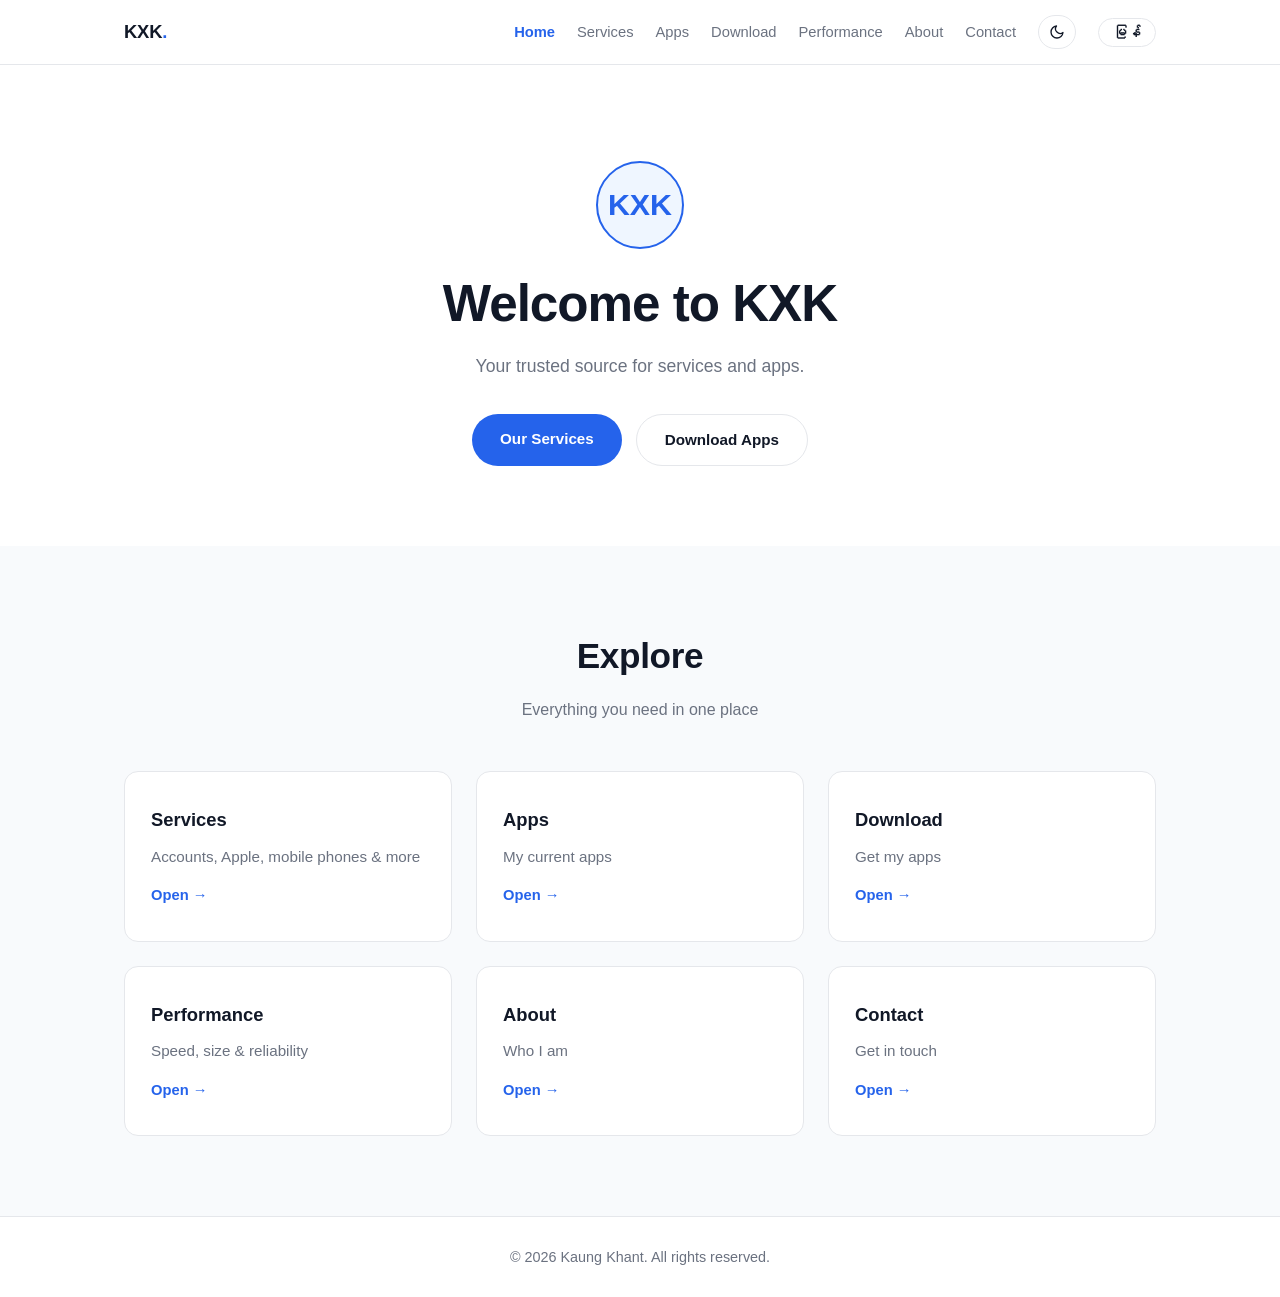
==== home.html @ d9e4acef "Initial commit: KXK personal website (services, apps, download, performance)" ====
<!DOCTYPE html>
<html lang="en">
<head>
<script>try{document.documentElement.setAttribute("data-theme",localStorage.getItem("site-theme")||(matchMedia("(prefers-color-scheme: dark)").matches?"dark":"light"))}catch(e){}</script>
  <meta charset="UTF-8" />
  <meta name="viewport" content="width=device-width, initial-scale=1.0" />
  <meta name="description" content="KXK — welcome, services, apps and contact" />
  <title>KXK</title>
  <link rel="stylesheet" href="style.css" />
</head>
<body>

  <!-- Header ကို components/header.html ကနေ script.js က ထည့်ပေးပါတယ် -->
  <header id="siteHeader"></header>

  <main>
    <!-- ================= HERO (Home) ================= -->
    <section id="home" class="hero">
      <div class="container hero-inner">
        <div class="avatar" aria-hidden="true">KXK</div>
        <!-- ✏️ EDIT: hero စာသား -->
        <h1 class="hero-title" data-i18n data-en="Welcome to  KXK" data-mm="KXK မှ ကြိုဆိုပါတယ်">Welcome to KXK</h1>
        <!-- ✏️ EDIT: short tagline -->
        <p class="hero-sub" data-i18n data-en="Your trusted source for services and apps." data-mm="ဝန်ဆောင်မှုတွေနဲ့ app တွေအတွက် သင်ယုံကြည်စိတ်ချနိုင်တဲ့ နေရာ။">Your trusted source for services and apps.</p>
        <div class="hero-actions">
          <a href="services.html" class="btn btn-primary" data-i18n data-en="Our Services" data-mm="ဝန်ဆောင်မှုများ">Our Services</a>
          <a href="download.html" class="btn btn-outline" data-i18n data-en="Download Apps" data-mm="App ဒေါင်းလုဒ်">Download Apps</a>
        </div>
      </div>
    </section>

    <!-- ================= QUICK LINKS ================= -->
    <section class="section section-alt">
      <div class="container">
        <h2 class="section-title" data-i18n data-en="Explore" data-mm="စူးစမ်းကြည့်ပါ">Explore</h2>
        <p class="section-sub" data-i18n data-en="Everything you need in one place" data-mm="လိုအပ်သမျှ အားလုံး တစ်နေရာတည်းမှာ">Everything you need in one place</p>

        <div class="cards">
          <a class="card reveal" href="services.html">
            <h3 data-i18n data-en="Services" data-mm="ဝန်ဆောင်မှုများ">Services</h3>
            <p data-i18n data-en="Accounts, Apple, mobile phones & more" data-mm="အကောင့်၊ Apple၊ မိုဘိုင်းဖုန်းနှင့် အခြား">Accounts, Apple, mobile phones & more</p>
            <span class="quick-link" data-i18n data-en="Open →" data-mm="ဖွင့်ရန် →">Open →</span>
          </a>

          <a class="card reveal" href="apps.html">
            <h3 data-i18n data-en="Apps" data-mm="အက်ပ်များ">Apps</h3>
            <p data-i18n data-en="My current apps" data-mm="လက်ရှိ ကျွန်တော်/ကျွန်မ ရဲ့ app များ">My current apps</p>
            <span class="quick-link" data-i18n data-en="Open →" data-mm="ဖွင့်ရန် →">Open →</span>
          </a>

          <a class="card reveal" href="download.html">
            <h3 data-i18n data-en="Download" data-mm="ဒေါင်းလုဒ်">Download</h3>
            <p data-i18n data-en="Get my apps" data-mm="App များကို ရယူပါ">Get my apps</p>
            <span class="quick-link" data-i18n data-en="Open →" data-mm="ဖွင့်ရန် →">Open →</span>
          </a>

          <a class="card reveal" href="performance.html">
            <h3 data-i18n data-en="Performance" data-mm="စွမ်းဆောင်ရည်">Performance</h3>
            <p data-i18n data-en="Speed, size & reliability" data-mm="မြန်ဆန်မှု၊ အရွယ်အစားနဲ့ ယုံကြည်စိတ်ချရမှု">Speed, size & reliability</p>
            <span class="quick-link" data-i18n data-en="Open →" data-mm="ဖွင့်ရန် →">Open →</span>
          </a>

          <a class="card reveal" href="about.html">
            <h3 data-i18n data-en="About" data-mm="အကြောင်း">About</h3>
            <p data-i18n data-en="Who I am" data-mm="ကျွန်တော်/ကျွန်မ အကြောင်း">Who I am</p>
            <span class="quick-link" data-i18n data-en="Open →" data-mm="ဖွင့်ရန် →">Open →</span>
          </a>

          <a class="card reveal" href="contact.html">
            <h3 data-i18n data-en="Contact" data-mm="ဆက်သွယ်ရန်">Contact</h3>
            <p data-i18n data-en="Get in touch" data-mm="ဆက်သွယ်ပါ">Get in touch</p>
            <span class="quick-link" data-i18n data-en="Open →" data-mm="ဖွင့်ရန် →">Open →</span>
          </a>
        </div>
      </div>
    </section>
  </main>

  <!-- Footer ကို components/footer.html ကနေ script.js က ထည့်ပေးပါတယ် -->
  <footer id="siteFooter"></footer>

  <script src="script.js"></script>
</body>
</html>
---- style.css ----
/* =========================================================
   Personal website — Minimal clean style
   Edit the accent color below to change the whole look.
   ========================================================= */

:root {
  --bg: #ffffff;
  --bg-alt: #f8fafc;
  --text: #111827;
  --muted: #6b7280;
  --accent: #2563eb;        /* ✏️ EDIT: main accent color */
  --accent-soft: #eff6ff;
  --border: #e5e7eb;
  --radius: 14px;
  --shadow: 0 10px 30px rgba(17, 24, 39, 0.06);
  --maxw: 1080px;
}

* { margin: 0; padding: 0; box-sizing: border-box; }

html { scroll-behavior: smooth; }

body {
  font-family: -apple-system, BlinkMacSystemFont, "Segoe UI", Roboto,
    "Noto Sans Myanmar", "Helvetica Neue", Arial, sans-serif;
  background: var(--bg);
  color: var(--text);
  line-height: 1.7;
  -webkit-font-smoothing: antialiased;
}

.container { max-width: var(--maxw); margin: 0 auto; padding: 0 24px; }

a { color: inherit; text-decoration: none; }

/* ---------- Header ---------- */
.header {
  position: sticky;
  top: 0;
  z-index: 50;
  background: rgba(255, 255, 255, 0.85);
  backdrop-filter: blur(10px);
  border-bottom: 1px solid var(--border);
}

.nav {
  display: flex;
  align-items: center;
  justify-content: space-between;
  height: 64px;
}

.logo {
  font-size: 1.15rem;
  font-weight: 700;
  letter-spacing: -0.01em;
}

.logo::after {
  content: ".";
  color: var(--accent);
}

.nav-links {
  display: flex;
  align-items: center;
  gap: 28px;
  list-style: none;
}

.nav-links a {
  font-size: 0.95rem;
  color: var(--muted);
  transition: color 0.2s;
}

.nav-links a:hover { color: var(--text); }

.lang-btn {
  padding: 6px 14px;
  border: 1px solid var(--border);
  border-radius: 999px;
  background: var(--bg);
  color: var(--text);
  font-size: 0.85rem;
  font-weight: 600;
  cursor: pointer;
  transition: all 0.2s;
}

.lang-btn:hover {
  border-color: var(--accent);
  color: var(--accent);
}

/* Mobile menu button */
.menu-btn {
  display: none;
  flex-direction: column;
  gap: 5px;
  background: none;
  border: none;
  cursor: pointer;
  padding: 6px;
}

.menu-btn span {
  width: 22px;
  height: 2px;
  background: var(--text);
  border-radius: 2px;
  transition: transform 0.25s, opacity 0.25s;
}

/* ---------- Hero ---------- */
.hero {
  padding: 96px 0 80px;
  text-align: center;
}

.avatar {
  width: 88px;
  height: 88px;
  margin: 0 auto 24px;
  border-radius: 50%;
  background: var(--accent-soft);
  color: var(--accent);
  font-size: 1.9rem;
  font-weight: 700;
  display: flex;
  align-items: center;
  justify-content: center;
  border: 2px solid var(--accent);
}

.hero-title {
  font-size: clamp(2rem, 5vw, 3.2rem);
  font-weight: 800;
  letter-spacing: -0.02em;
  line-height: 1.2;
}

.hero-title .accent { color: var(--accent); }

.hero-sub {
  margin: 18px auto 32px;
  max-width: 560px;
  color: var(--muted);
  font-size: 1.1rem;
}

.hero-actions {
  display: flex;
  gap: 14px;
  justify-content: center;
  flex-wrap: wrap;
}

.btn {
  display: inline-block;
  padding: 12px 28px;
  border-radius: 999px;
  font-weight: 600;
  font-size: 0.95rem;
  transition: all 0.2s;
}

.btn-primary {
  background: var(--accent);
  color: #fff;
}

.btn-primary:hover { opacity: 0.88; transform: translateY(-1px); }

.btn-outline {
  border: 1.5px solid var(--border);
  color: var(--text);
}

.btn-outline:hover { border-color: var(--accent); color: var(--accent); }

/* ---------- Sections ---------- */
.section { padding: 80px 0; }

.section-alt { background: var(--bg-alt); }

.section-title {
  font-size: clamp(1.6rem, 3.5vw, 2.2rem);
  font-weight: 800;
  text-align: center;
  letter-spacing: -0.01em;
}

.section-sub {
  text-align: center;
  color: var(--muted);
  margin: 10px 0 48px;
}

/* ---------- Service cards ---------- */
.cards {
  display: grid;
  grid-template-columns: repeat(auto-fit, minmax(260px, 1fr));
  gap: 24px;
}

.card {
  background: var(--bg);
  border: 1px solid var(--border);
  border-radius: var(--radius);
  padding: 32px 26px;
  transition: transform 0.2s, box-shadow 0.2s, border-color 0.2s;
}

.card:hover {
  transform: translateY(-4px);
  box-shadow: var(--shadow);
  border-color: var(--accent);
}

.card-icon {
  width: 52px;
  height: 52px;
  border-radius: 12px;
  background: var(--accent-soft);
  color: var(--accent);
  display: flex;
  align-items: center;
  justify-content: center;
  margin-bottom: 18px;
}

.card-icon svg { width: 26px; height: 26px; }

.card h3 { font-size: 1.15rem; margin-bottom: 8px; }

.card p { color: var(--muted); font-size: 0.95rem; }

/* ---------- About ---------- */
.about-text {
  max-width: 640px;
  margin: 0 auto;
  text-align: center;
  color: var(--muted);
  font-size: 1.05rem;
}

/* ---------- Contact ---------- */
.contact-grid {
  display: grid;
  grid-template-columns: repeat(auto-fit, minmax(240px, 1fr));
  gap: 20px;
  max-width: 860px;
  margin: 0 auto;
}

.contact-item {
  display: flex;
  align-items: center;
  gap: 16px;
  padding: 20px 22px;
  border: 1px solid var(--border);
  border-radius: var(--radius);
  transition: border-color 0.2s, box-shadow 0.2s;
}

.contact-item:hover {
  border-color: var(--accent);
  box-shadow: var(--shadow);
}

.contact-icon {
  width: 44px;
  height: 44px;
  flex-shrink: 0;
  border-radius: 10px;
  background: var(--accent-soft);
  color: var(--accent);
  display: flex;
  align-items: center;
  justify-content: center;
}

.contact-icon svg { width: 22px; height: 22px; }

.contact-item strong { display: block; font-size: 0.95rem; }

.contact-item small { color: var(--muted); }

/* ---------- Footer ---------- */
.footer {
  border-top: 1px solid var(--border);
  padding: 28px 0;
  text-align: center;
  color: var(--muted);
  font-size: 0.9rem;
}

/* ---------- Scroll reveal ---------- */
.reveal {
  opacity: 0;
  transform: translateY(18px);
  transition: opacity 0.6s ease, transform 0.6s ease;
}

.reveal.visible { opacity: 1; transform: translateY(0); }

/* ---------- Responsive ---------- */
@media (max-width: 720px) {
  .hero { padding: 64px 0 56px; }
  .section { padding: 56px 0; }

  .menu-btn { display: flex; }

  .nav-links {
    position: fixed;
    top: 64px;
    left: 0;
    right: 0;
    flex-direction: column;
    gap: 0;
    background: var(--bg);
    border-bottom: 1px solid var(--border);
    padding: 8px 24px 20px;
    transform: translateY(-120%);
    transition: transform 0.3s ease;
    box-shadow: 0 20px 30px rgba(17, 24, 39, 0.08);
  }

  .nav-links.open { transform: translateY(0); }

  .nav-links li { width: 100%; }

  .nav-links a { display: block; padding: 12px 0; font-size: 1.05rem; }

  .nav-links .lang-btn { margin-top: 8px; width: 100%; }
}

/* =========================================================
   Additions: page-hero, apps, download, performance
   ========================================================= */

/* ---------- Inner page hero ---------- */
.page-hero {
  padding: 80px 0 40px;
  text-align: center;
  border-bottom: 1px solid var(--border);
}

.page-hero h1 {
  font-size: clamp(1.8rem, 4vw, 2.6rem);
  font-weight: 800;
  letter-spacing: -0.02em;
}

.page-hero p {
  margin: 12px auto 0;
  max-width: 560px;
  color: var(--muted);
}

/* ---------- Active nav link ---------- */
.nav-links a.active {
  color: var(--accent);
  font-weight: 600;
}

/* ---------- App download buttons inside cards ---------- */
.app-links {
  display: flex;
  gap: 12px;
  flex-wrap: wrap;
  margin-top: 20px;
}

.card .btn {
  padding: 10px 22px;
  font-size: 0.9rem;
}

/* ---------- Performance stats ---------- */
.stats {
  display: grid;
  grid-template-columns: repeat(auto-fit, minmax(200px, 1fr));
  gap: 24px;
  max-width: 860px;
  margin: 0 auto;
}

.stat {
  background: var(--bg);
  border: 1px solid var(--border);
  border-radius: var(--radius);
  padding: 40px 24px;
  text-align: center;
  transition: border-color 0.2s, box-shadow 0.2s;
}

.stat:hover {
  border-color: var(--accent);
  box-shadow: var(--shadow);
}

.stat-value {
  font-size: 2.4rem;
  font-weight: 800;
  color: var(--accent);
  letter-spacing: -0.02em;
}

.stat-label {
  margin-top: 8px;
  color: var(--muted);
}

/* ---------- Support note (download / performance pages) ---------- */
.support-note {
  margin-top: 48px;
  text-align: center;
  color: var(--muted);
}

.support-note a {
  color: var(--accent);
  font-weight: 600;
}

.support-note a:hover { text-decoration: underline; }

/* ---------- Preview notice (shown if opened without a local server) ---------- */
.preview-note {
  padding: 12px 24px;
  text-align: center;
  color: var(--muted);
  font-size: 0.9rem;
  background: #fffbeb;
  border-bottom: 1px solid var(--border);
}

@media (max-width: 720px) {
  .page-hero { padding: 56px 0 32px; }
  .stat { padding: 28px 20px; }
}

/* =========================================================
   Additions: dark mode, service lists, quick links, theme btn
   ========================================================= */

/* ---------- Dark mode ---------- */
html[data-theme="dark"] {
  --bg: #0f172a;
  --bg-alt: #1e293b;
  --text: #e2e8f0;
  --muted: #94a3b8;
  --accent: #3b82f6;
  --accent-soft: rgba(59, 130, 246, 0.15);
  --border: #334155;
  --shadow: 0 10px 30px rgba(0, 0, 0, 0.4);
}

html[data-theme="dark"] .header {
  background: rgba(15, 23, 42, 0.85);
}

html[data-theme="dark"] .preview-note {
  background: #1e293b;
}

html[data-theme="dark"] .card,
html[data-theme="dark"] .stat,
html[data-theme="dark"] .contact-item {
  background: var(--bg);
}

/* Smooth theme switch */
body { transition: background-color 0.25s ease, color 0.25s ease; }

/* ---------- Theme toggle button ---------- */
.theme-btn {
  padding: 8px 10px;
  display: inline-flex;
  align-items: center;
  justify-content: center;
}

.theme-btn svg { width: 16px; height: 16px; }

/* ---------- Nav: fit more links ---------- */
.nav-links { gap: 22px; }
.nav-links a { font-size: 0.92rem; }

/* ---------- Service list (services page) ---------- */
.service-list { margin-top: 4px; }

.service-sub {
  display: flex;
  align-items: center;
  gap: 8px;
  font-size: 0.9rem;
  font-weight: 700;
  margin: 16px 0 2px;
}

.service-sub::before {
  content: "";
  width: 6px;
  height: 6px;
  border-radius: 50%;
  background: var(--accent);
  flex-shrink: 0;
}

.service-list ul { list-style: none; }

.service-list li {
  position: relative;
  padding: 6px 0 6px 16px;
  color: var(--muted);
  font-size: 0.95rem;
}

.service-list li::before {
  content: "›";
  position: absolute;
  left: 0;
  color: var(--accent);
  font-weight: 700;
}

/* ---------- Quick links (home page) ---------- */
.quick-link {
  display: inline-block;
  margin-top: 14px;
  color: var(--accent);
  font-weight: 600;
  font-size: 0.92rem;
}

a.card:hover .quick-link { text-decoration: underline; }

/* =========================================================
   Additions: download page (app intro + platform cards)
   ========================================================= */

.app-intro {
  max-width: 640px;
  margin: 0 auto 44px;
  text-align: center;
}

.app-intro .card-icon { margin: 0 auto 16px; }

.app-intro h2 { font-size: 1.7rem; font-weight: 800; letter-spacing: -0.01em; }

.app-intro p { margin-top: 8px; color: var(--muted); }

.platform-grid {
  display: grid;
  grid-template-columns: repeat(auto-fit, minmax(300px, 1fr));
  gap: 24px;
  max-width: 940px;
  margin: 0 auto;
}

.platform-card {
  background: var(--bg);
  border: 1px solid var(--border);
  border-radius: var(--radius);
  padding: 24px;
  display: flex;
  flex-direction: column;
  transition: border-color 0.2s, box-shadow 0.2s;
}

.platform-card:hover {
  border-color: var(--accent);
  box-shadow: var(--shadow);
}

.platform-head { margin-bottom: 4px; }

.platform-badge {
  display: inline-block;
  padding: 4px 14px;
  border-radius: 999px;
  font-size: 0.8rem;
  font-weight: 700;
  background: var(--accent-soft);
  color: var(--accent);
}

.shots {
  display: grid;
  grid-template-columns: repeat(auto-fit, minmax(120px, 1fr));
  gap: 10px;
  margin: 14px 0 18px;
}

.shots img {
  width: 100%;
  border-radius: 10px;
  border: 1px solid var(--border);
  display: block;
  object-fit: cover;
}

.platform-card .btn {
  width: 100%;
  text-align: center;
  margin-top: auto;
}

/* =========================================================
   Additions: download page — app credit, feature lists
   ========================================================= */

.app-credit {
  margin-top: 10px;
  font-size: 0.88rem;
  color: var(--muted);
  font-style: italic;
}

.platform-lead {
  margin: 12px 0 0;
  color: var(--muted);
  font-size: 0.95rem;
}

.feature-list {
  list-style: none;
  margin: 4px 0 12px;
}

.feature-list li {
  position: relative;
  padding: 8px 0 8px 4px;
  color: var(--muted);
  font-size: 0.93rem;
  border-bottom: 1px dashed var(--border);
}

.feature-list li:last-child { border-bottom: none; }

.platform-note {
  margin: 0 0 16px;
  font-size: 0.95rem;
  font-weight: 600;
  color: var(--text);
}

.support-note + .support-note { margin-top: 8px; }
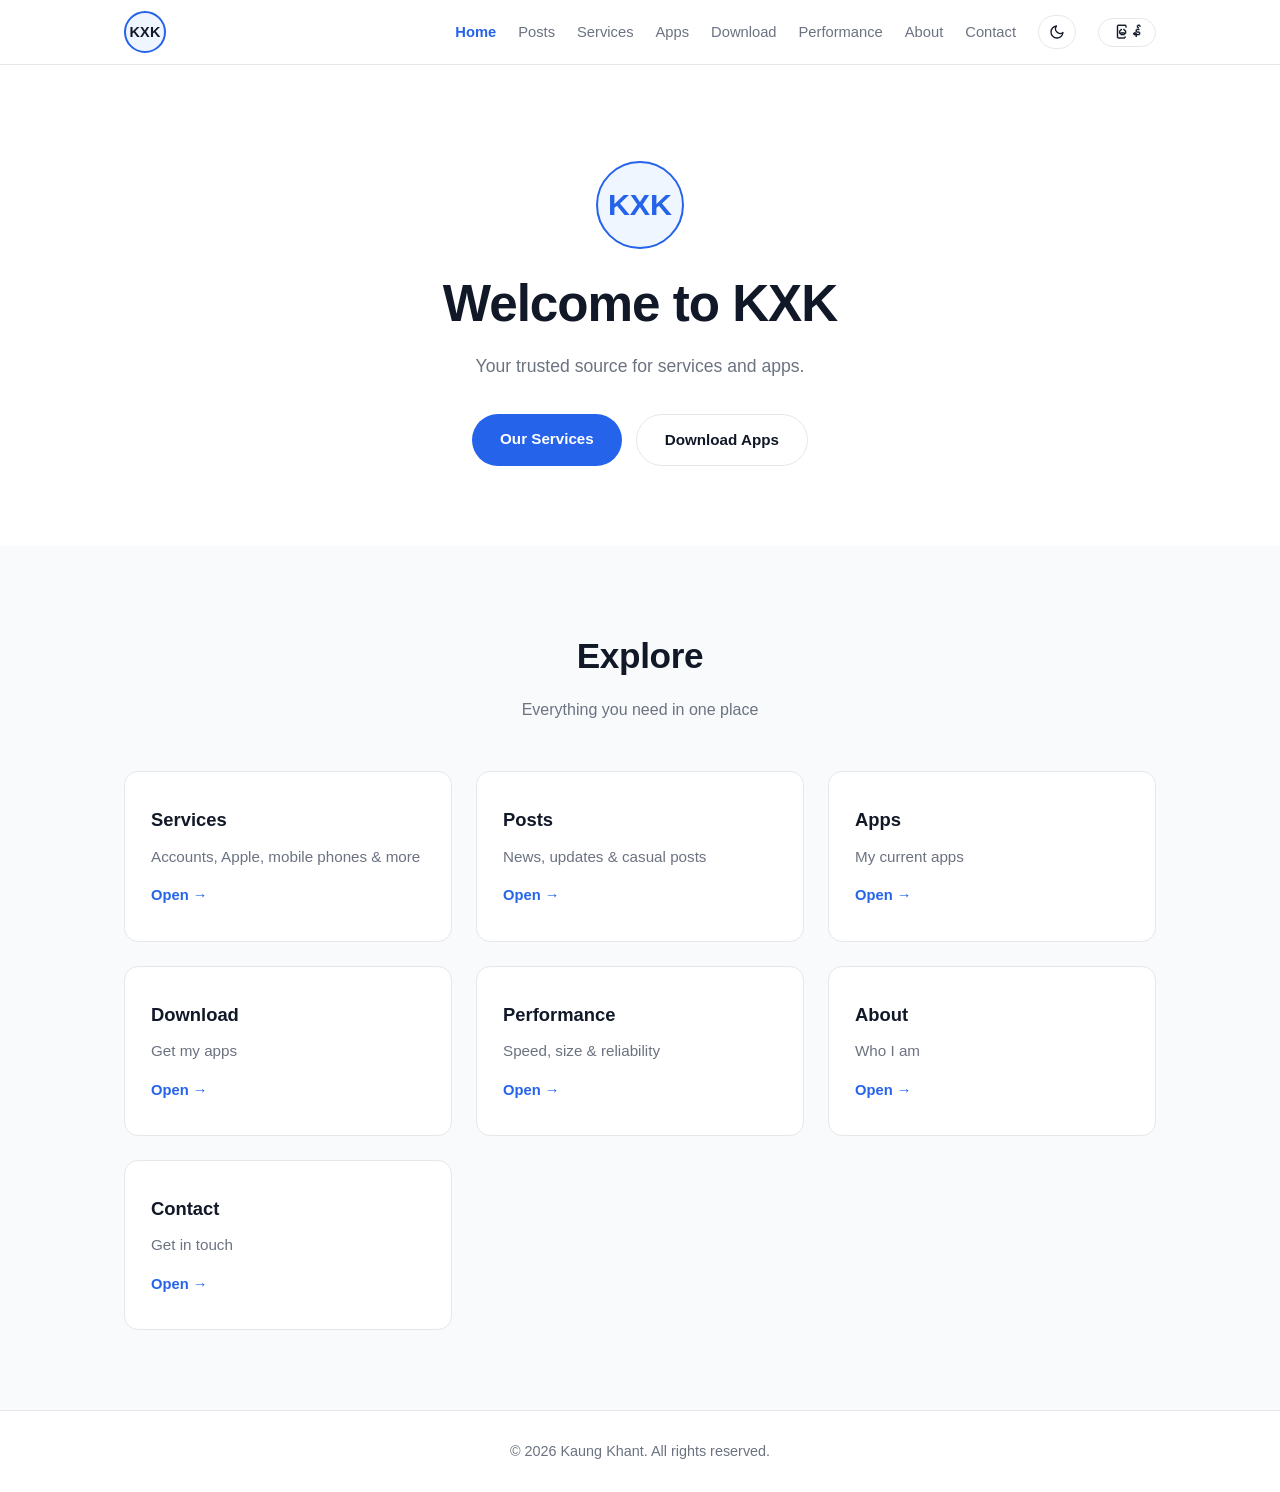
==== commit 44cfbfb9: "Add Supabase-powered Posts page (post, delete, image upload)" ====
--- a/home.html
+++ b/home.html
@@ -42,6 +42,12 @@
             <span class="quick-link" data-i18n data-en="Open →" data-mm="ဖွင့်ရန် →">Open →</span>
           </a>
 
+          <a class="card reveal" href="posts.html">
+            <h3 data-i18n data-en="Posts" data-mm="ပို့စ်များ">Posts</h3>
+            <p data-i18n data-en="News, updates & casual posts" data-mm="သတင်း၊ အပ်ဒိတ်နှင့် အပျင်းပြေ ပို့စ်များ">News, updates & casual posts</p>
+            <span class="quick-link" data-i18n data-en="Open →" data-mm="ဖွင့်ရန် →">Open →</span>
+          </a>
+
           <a class="card reveal" href="apps.html">
             <h3 data-i18n data-en="Apps" data-mm="အက်ပ်များ">Apps</h3>
             <p data-i18n data-en="My current apps" data-mm="လက်ရှိ ကျွန်တော်/ကျွန်မ ရဲ့ app များ">My current apps</p>
--- a/style.css
+++ b/style.css
@@ -51,14 +51,25 @@
 }
 
 .logo {
-  font-size: 1.15rem;
-  font-weight: 700;
-  letter-spacing: -0.01em;
-}
-
-.logo::after {
-  content: ".";
-  color: var(--accent);
+  display: inline-flex;
+  align-items: center;
+  justify-content: center;
+  width: 42px;
+  height: 42px;
+  font-size: 0.9rem;
+  font-weight: 800;
+  letter-spacing: 0.02em;
+  color: var(--text);
+  border: 2px solid var(--accent);
+  border-radius: 50%;
+  background: var(--accent-soft);
+  flex-shrink: 0;
+  transition: transform 0.15s ease, box-shadow 0.15s ease;
+}
+
+.logo:hover {
+  transform: scale(1.05);
+  box-shadow: 0 0 0 4px var(--accent-soft);
 }
 
 .nav-links {
@@ -448,22 +459,22 @@
 
 /* ---------- Dark mode ---------- */
 html[data-theme="dark"] {
-  --bg: #0f172a;
-  --bg-alt: #1e293b;
-  --text: #e2e8f0;
-  --muted: #94a3b8;
+  --bg: #000000;
+  --bg-alt: #111111;
+  --text: #f5f5f5;
+  --muted: #a1a1aa;
   --accent: #3b82f6;
   --accent-soft: rgba(59, 130, 246, 0.15);
-  --border: #334155;
-  --shadow: 0 10px 30px rgba(0, 0, 0, 0.4);
+  --border: #262626;
+  --shadow: 0 10px 30px rgba(0, 0, 0, 0.5);
 }
 
 html[data-theme="dark"] .header {
-  background: rgba(15, 23, 42, 0.85);
+  background: rgba(0, 0, 0, 0.85);
 }
 
 html[data-theme="dark"] .preview-note {
-  background: #1e293b;
+  background: #111111;
 }
 
 html[data-theme="dark"] .card,
@@ -499,6 +510,14 @@
   font-size: 0.9rem;
   font-weight: 700;
   margin: 16px 0 2px;
+  width: 100%;
+  background: none;
+  border: none;
+  padding: 0;
+  cursor: pointer;
+  text-align: left;
+  font-family: inherit;
+  color: var(--text);
 }
 
 .service-sub::before {
@@ -509,6 +528,19 @@
   background: var(--accent);
   flex-shrink: 0;
 }
+
+.service-sub::after {
+  content: " ›";
+  color: var(--accent);
+  font-weight: 700;
+  margin-left: auto;
+  flex-shrink: 0;
+}
+
+.service-sub:hover { color: var(--accent); }
+
+/* hidden sample galleries must stay hidden until opened */
+.shots[hidden] { display: none; }
 
 .service-list ul { list-style: none; }
 
@@ -591,17 +623,19 @@
 
 .shots {
   display: grid;
-  grid-template-columns: repeat(auto-fit, minmax(120px, 1fr));
-  gap: 10px;
+  grid-template-columns: repeat(auto-fit, minmax(130px, 1fr));
+  gap: 12px;
   margin: 14px 0 18px;
 }
 
 .shots img {
   width: 100%;
+  max-height: 280px;
   border-radius: 10px;
   border: 1px solid var(--border);
   display: block;
-  object-fit: cover;
+  object-fit: contain;
+  background: var(--bg-alt);
 }
 
 .platform-card .btn {
@@ -650,3 +684,403 @@
 }
 
 .support-note + .support-note { margin-top: 8px; }
+
+/* =========================================================
+   Additions: Android phone mockups (download page)
+   ========================================================= */
+
+.phone-mockups {
+  display: flex;
+  flex-wrap: wrap;
+  gap: 16px;
+  justify-content: center;
+  margin: 14px 0 18px;
+}
+
+.phone {
+  width: 150px;
+  flex-shrink: 0;
+  padding: 7px;
+  background: #000000;
+  border-radius: 22px;
+  border: 1px solid var(--border);
+  box-shadow: var(--shadow);
+}
+
+html[data-theme="dark"] .phone { background: #000000; }
+
+.phone img {
+  width: 100%;
+  height: auto;
+  border-radius: 14px;
+  display: block;
+  background: #fff;
+}
+
+/* =========================================================
+   Additions: Play Store style screenshot carousel
+   ========================================================= */
+
+.shots-carousel {
+  position: relative;
+  margin: 14px 0 18px;
+}
+
+.carousel-track {
+  display: flex;
+  gap: 12px;
+  overflow-x: auto;
+  scroll-snap-type: x mandatory;
+  touch-action: pan-x;
+  padding: 6px 4px 12px;
+  scrollbar-width: none;
+}
+
+.carousel-track::-webkit-scrollbar { display: none; }
+
+.carousel-track .phone {
+  flex-shrink: 0;
+  scroll-snap-align: center;
+  width: 108px;
+  padding: 5px;
+  border-radius: 18px;
+  background: #000000;
+  border: 1px solid var(--border);
+  box-shadow: var(--shadow);
+}
+
+html[data-theme="dark"] .carousel-track .phone { background: #000000; }
+
+.carousel-track .phone img {
+  width: 100%;
+  height: auto;
+  border-radius: 12px;
+  display: block;
+  background: #fff;
+}
+
+.carousel-btn {
+  position: absolute;
+  top: 50%;
+  transform: translateY(-50%);
+  width: 28px;
+  height: 28px;
+  border-radius: 50%;
+  border: 1px solid var(--border);
+  background: var(--bg);
+  color: var(--text);
+  cursor: pointer;
+  display: flex;
+  align-items: center;
+  justify-content: center;
+  box-shadow: var(--shadow);
+  z-index: 2;
+  font-size: 15px;
+  line-height: 1;
+  padding: 0;
+}
+
+.carousel-btn.prev { left: -6px; }
+.carousel-btn.next { right: -6px; }
+
+/* =========================================================
+   Additions: lightbox (full-width screenshot view)
+   + mobile size fixes
+   ========================================================= */
+
+.lightbox {
+  position: fixed;
+  inset: 0;
+  z-index: 1000;
+  display: flex;
+  align-items: center;
+  justify-content: center;
+  background: rgba(0, 0, 0, 0.92);
+  opacity: 0;
+  pointer-events: none;
+  transition: opacity 0.2s ease;
+}
+
+.lightbox.open {
+  opacity: 1;
+  pointer-events: auto;
+}
+
+.lightbox-img {
+  max-width: 92vw;
+  max-height: 85vh;
+  border-radius: 8px;
+  box-shadow: 0 20px 60px rgba(0, 0, 0, 0.5);
+  object-fit: contain;
+  background: #000000;
+}
+
+.lightbox-close {
+  position: absolute;
+  top: 16px;
+  right: 16px;
+  width: 40px;
+  height: 40px;
+  border-radius: 50%;
+  border: none;
+  background: rgba(255, 255, 255, 0.15);
+  color: #fff;
+  font-size: 22px;
+  line-height: 1;
+  cursor: pointer;
+  z-index: 2;
+}
+
+.lightbox-btn {
+  position: absolute;
+  top: 50%;
+  transform: translateY(-50%);
+  width: 44px;
+  height: 44px;
+  border-radius: 50%;
+  border: none;
+  background: rgba(255, 255, 255, 0.15);
+  color: #fff;
+  font-size: 22px;
+  line-height: 1;
+  cursor: pointer;
+  z-index: 2;
+}
+
+.lightbox-btn.prev { left: 16px; }
+.lightbox-btn.next { right: 16px; }
+
+/* ---------- Mobile size fixes ---------- */
+@media (max-width: 720px) {
+  .carousel-track .phone { width: 96px; }
+  .lightbox-img { max-width: 94vw; max-height: 80vh; }
+  .lightbox-btn { width: 38px; height: 38px; font-size: 19px; }
+  .lightbox-close { width: 36px; height: 36px; font-size: 19px; }
+}
+
+/* =========================================================
+   Additions: posts page (Supabase mini feed)
+   ========================================================= */
+
+.post-admin {
+  max-width: 640px;
+  margin: 0 auto 8px;
+  text-align: center;
+}
+
+.compose-box {
+  text-align: left;
+  background: var(--bg);
+  border: 1px solid var(--border);
+  border-radius: var(--radius);
+  padding: 20px;
+  box-shadow: var(--shadow);
+}
+
+.compose-box textarea {
+  width: 100%;
+  min-height: 110px;
+  padding: 12px 14px;
+  border: 1px solid var(--border);
+  border-radius: 10px;
+  background: var(--bg);
+  color: var(--text);
+  font: inherit;
+  font-size: 1rem; /* 16px — iOS auto-zoom မဖြစ်အောင် */
+  line-height: 1.6;
+  resize: vertical;
+  outline: none;
+  transition: border-color 0.2s;
+}
+
+.compose-box textarea:focus { border-color: var(--accent); }
+
+.compose-actions {
+  display: flex;
+  align-items: center;
+  gap: 14px;
+  margin-top: 14px;
+  flex-wrap: wrap;
+}
+
+.file-btn {
+  display: inline-flex;
+  align-items: center;
+  gap: 6px;
+  padding: 9px 16px;
+  border: 1.5px solid var(--border);
+  border-radius: 999px;
+  font-size: 0.9rem;
+  font-weight: 600;
+  color: var(--text);
+  cursor: pointer;
+  transition: border-color 0.2s, color 0.2s;
+}
+
+.file-btn:hover { border-color: var(--accent); color: var(--accent); }
+
+.file-btn input[type="file"] { display: none; }
+
+.file-name {
+  color: var(--muted);
+  font-size: 0.85rem;
+  max-width: 180px;
+  overflow: hidden;
+  text-overflow: ellipsis;
+  white-space: nowrap;
+}
+
+.admin-status {
+  margin-top: 10px;
+  font-size: 0.85rem;
+  color: var(--muted);
+  min-height: 1.2em;
+}
+
+.logout-btn { margin-top: 14px; }
+
+.post-feed {
+  max-width: 640px;
+  margin: 28px auto 0;
+  display: flex;
+  flex-direction: column;
+  gap: 20px;
+}
+
+.post-card {
+  background: var(--bg);
+  border: 1px solid var(--border);
+  border-radius: var(--radius);
+  padding: 22px 24px;
+  transition: border-color 0.2s, box-shadow 0.2s;
+}
+
+.post-card:hover {
+  border-color: var(--accent);
+  box-shadow: var(--shadow);
+}
+
+.post-content {
+  font-size: 1rem;
+  line-height: 1.7;
+  white-space: pre-wrap;
+  word-break: break-word;
+}
+
+.post-image {
+  width: 100%;
+  max-height: 420px;
+  object-fit: contain;
+  background: var(--bg-alt);
+  border: 1px solid var(--border);
+  border-radius: 10px;
+  margin-top: 14px;
+  display: block;
+}
+
+.post-meta {
+  display: flex;
+  align-items: center;
+  justify-content: space-between;
+  gap: 12px;
+  margin-top: 14px;
+  padding-top: 12px;
+  border-top: 1px dashed var(--border);
+}
+
+.post-date { color: var(--muted); font-size: 0.85rem; }
+
+.delete-btn {
+  padding: 4px 14px;
+  border: 1px solid var(--border);
+  border-radius: 999px;
+  background: none;
+  color: #dc2626;
+  font-size: 0.82rem;
+  font-weight: 600;
+  cursor: pointer;
+  transition: border-color 0.2s, background 0.2s;
+}
+
+.delete-btn:hover {
+  border-color: #dc2626;
+  background: rgba(220, 38, 38, 0.08);
+}
+
+/* Login modal */
+.login-card {
+  position: relative;
+  width: min(360px, 90vw);
+  background: var(--bg);
+  border-radius: var(--radius);
+  padding: 30px 26px 26px;
+  box-shadow: 0 20px 60px rgba(0, 0, 0, 0.4);
+}
+
+.login-card h3 {
+  font-size: 1.25rem;
+  font-weight: 800;
+  margin-bottom: 4px;
+}
+
+.login-hint {
+  color: var(--muted);
+  font-size: 0.88rem;
+  margin-bottom: 16px;
+}
+
+.field {
+  width: 100%;
+  padding: 11px 14px;
+  margin-bottom: 12px;
+  border: 1px solid var(--border);
+  border-radius: 10px;
+  background: var(--bg);
+  color: var(--text);
+  font: inherit;
+  font-size: 1rem;
+  outline: none;
+  transition: border-color 0.2s;
+}
+
+.field:focus { border-color: var(--accent); }
+
+.login-submit { width: 100%; }
+
+.login-error {
+  color: #dc2626;
+  font-size: 0.85rem;
+  min-height: 1.2em;
+  margin-bottom: 10px;
+}
+
+.login-close {
+  position: absolute;
+  top: 12px;
+  right: 12px;
+  width: 32px;
+  height: 32px;
+  border-radius: 50%;
+  border: none;
+  background: var(--bg-alt);
+  color: var(--muted);
+  font-size: 18px;
+  line-height: 1;
+  cursor: pointer;
+}
+
+.login-close:hover { color: var(--text); }
+
+.setup-note {
+  max-width: 640px;
+  margin: 0 auto 24px;
+  text-align: center;
+  padding: 14px 18px;
+  border: 1px solid #f59e0b;
+  border-radius: 10px;
+  background: rgba(245, 158, 11, 0.1);
+  color: #b45309;
+  font-size: 0.9rem;
+}
+
+html[data-theme="dark"] .setup-note { color: #fbbf24; }
